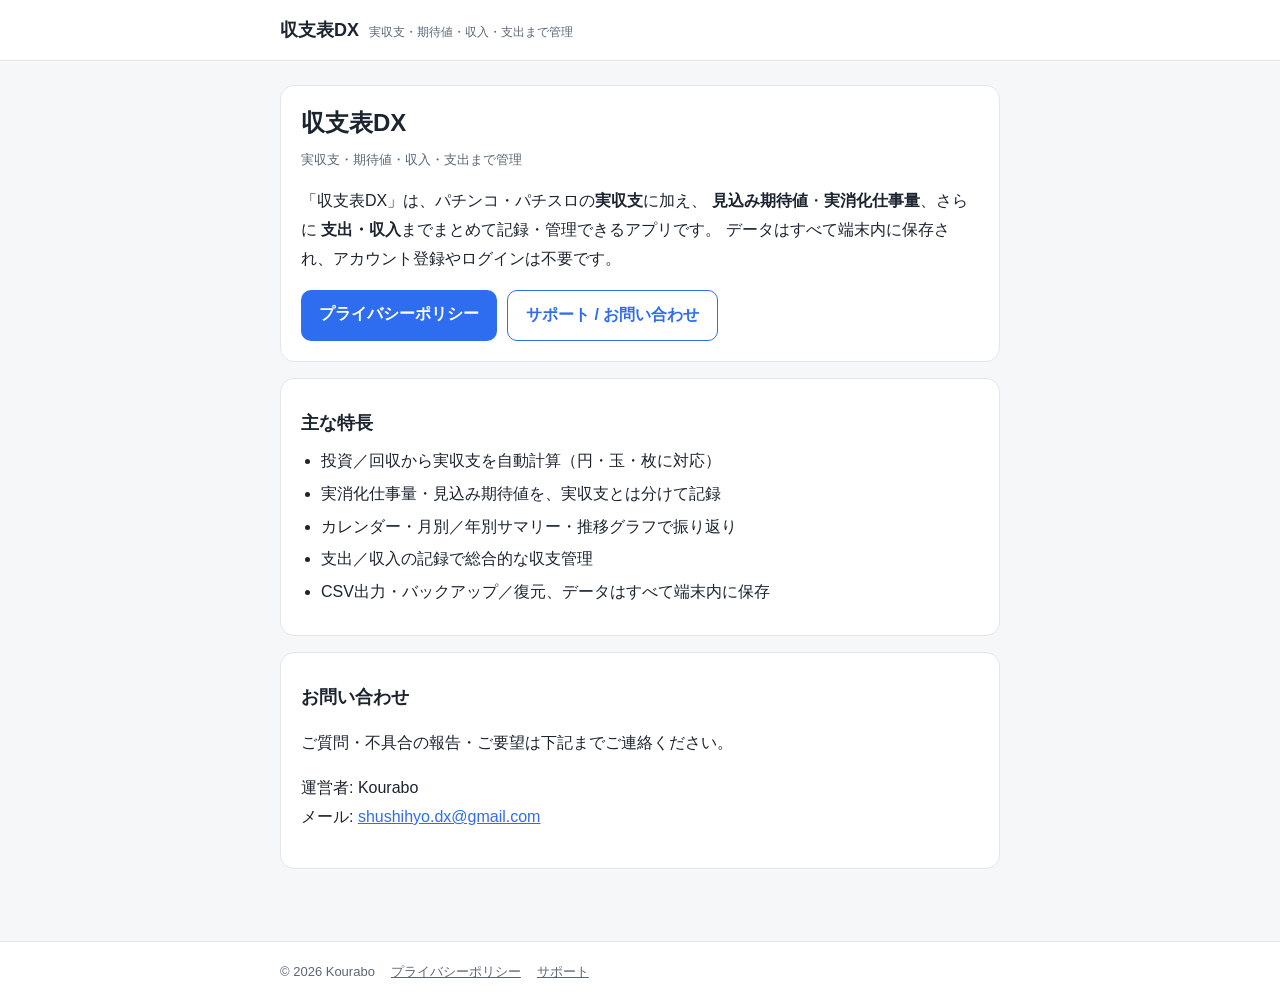
==== index.html @ 69d4ec99 "Add public site for privacy policy and support pages Static pages (index, privacy, support) for 収支表D" ====
<!DOCTYPE html>
<html lang="ja">
<head>
  <meta charset="UTF-8">
  <meta name="viewport" content="width=device-width, initial-scale=1">
  <title>収支表DX</title>
  <meta name="description" content="収支表DX — 実収支・期待値・収入・支出まで管理。パチンコ・パチスロの収支管理アプリの公式サイト（プライバシーポリシー／サポート）。">
  <link rel="stylesheet" href="style.css">
</head>
<body>
  <header class="site-header">
    <div class="inner">
      <a class="brand" href="index.html">収支表DX</a>
      <span class="tagline">実収支・期待値・収入・支出まで管理</span>
    </div>
  </header>

  <main>
    <div class="card">
      <h1>収支表DX</h1>
      <p class="meta">実収支・期待値・収入・支出まで管理</p>
      <p>
        「収支表DX」は、パチンコ・パチスロの<strong>実収支</strong>に加え、
        <strong>見込み期待値</strong>・<strong>実消化仕事量</strong>、さらに
        <strong>支出・収入</strong>までまとめて記録・管理できるアプリです。
        データはすべて端末内に保存され、アカウント登録やログインは不要です。
      </p>
      <div class="btnrow">
        <a class="btn" href="privacy.html">プライバシーポリシー</a>
        <a class="btn secondary" href="support.html">サポート / お問い合わせ</a>
      </div>
    </div>

    <div class="card">
      <h2>主な特長</h2>
      <ul>
        <li>投資／回収から実収支を自動計算（円・玉・枚に対応）</li>
        <li>実消化仕事量・見込み期待値を、実収支とは分けて記録</li>
        <li>カレンダー・月別／年別サマリー・推移グラフで振り返り</li>
        <li>支出／収入の記録で総合的な収支管理</li>
        <li>CSV出力・バックアップ／復元、データはすべて端末内に保存</li>
      </ul>
    </div>

    <div class="card">
      <h2>お問い合わせ</h2>
      <p>ご質問・不具合の報告・ご要望は下記までご連絡ください。</p>
      <p>運営者: Kourabo<br>
        メール: <a href="mailto:shushihyo.dx@gmail.com">shushihyo.dx@gmail.com</a></p>
    </div>
  </main>

  <footer class="site-footer">
    <div class="inner">
      <span>© 2026 Kourabo</span>
      <a href="privacy.html">プライバシーポリシー</a>
      <a href="support.html">サポート</a>
    </div>
  </footer>
</body>
</html>
---- style.css ----
:root {
  --bg: #f6f7f9;
  --surface: #ffffff;
  --text: #1c2430;
  --muted: #5b6675;
  --border: #e2e6ec;
  --accent: #2f6df0;
  --maxw: 760px;
}

* { box-sizing: border-box; }

html { -webkit-text-size-adjust: 100%; }

body {
  margin: 0;
  background: var(--bg);
  color: var(--text);
  font-family: -apple-system, BlinkMacSystemFont, "Hiragino Sans",
    "Hiragino Kaku Gothic ProN", "Noto Sans JP", "Yu Gothic", Meiryo,
    sans-serif;
  line-height: 1.8;
  font-size: 16px;
  word-break: break-word;
}

a { color: var(--accent); }

.site-header {
  background: var(--surface);
  border-bottom: 1px solid var(--border);
}
.site-header .inner {
  max-width: var(--maxw);
  margin: 0 auto;
  padding: 14px 20px;
  display: flex;
  align-items: baseline;
  gap: 10px;
  flex-wrap: wrap;
}
.site-header .brand {
  font-weight: 700;
  font-size: 18px;
  text-decoration: none;
  color: var(--text);
}
.site-header .tagline {
  font-size: 12px;
  color: var(--muted);
}

main {
  max-width: var(--maxw);
  margin: 0 auto;
  padding: 24px 20px 56px;
}

.card {
  background: var(--surface);
  border: 1px solid var(--border);
  border-radius: 14px;
  padding: 20px;
  margin-bottom: 16px;
}

h1 { font-size: 24px; line-height: 1.4; margin: 0 0 8px; }
h2 {
  font-size: 18px;
  margin: 28px 0 8px;
  padding-top: 8px;
}
h2:first-child { margin-top: 0; }

.meta { color: var(--muted); font-size: 13px; margin: 0 0 4px; }

ul { padding-left: 1.25em; margin: 8px 0; }
li { margin: 4px 0; }

.note { color: var(--muted); font-size: 14px; }

.btnrow { display: flex; flex-wrap: wrap; gap: 10px; margin-top: 8px; }
.btn {
  display: inline-block;
  background: var(--accent);
  color: #fff;
  text-decoration: none;
  padding: 10px 18px;
  border-radius: 10px;
  font-weight: 600;
}
.btn.secondary {
  background: transparent;
  color: var(--accent);
  border: 1px solid var(--accent);
}

.site-footer {
  border-top: 1px solid var(--border);
  background: var(--surface);
}
.site-footer .inner {
  max-width: var(--maxw);
  margin: 0 auto;
  padding: 18px 20px;
  font-size: 13px;
  color: var(--muted);
  display: flex;
  flex-wrap: wrap;
  gap: 6px 16px;
  align-items: center;
}
.site-footer a { color: var(--muted); }

@media (max-width: 480px) {
  body { font-size: 15px; }
  h1 { font-size: 21px; }
  .card { padding: 16px; }
}
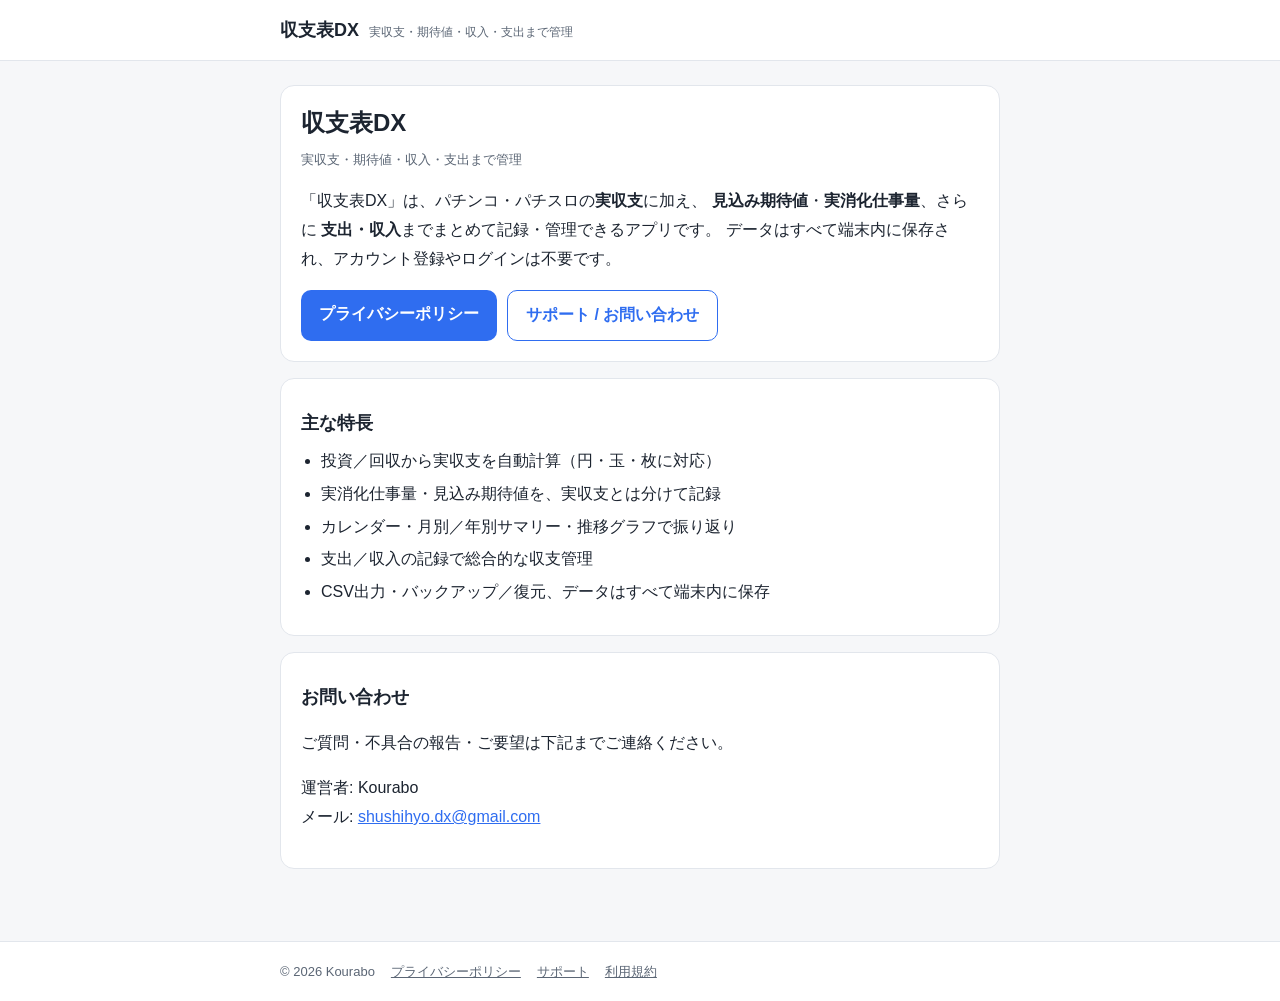
==== commit 0856b588: "利用規約ページ(terms.html)を追加し、各ページのフッターに利用規約リンクを追加 Co-Authored-By: Claude Opus 4.8 (1M context) <noreply@a" ====
--- a/index.html
+++ b/index.html
@@ -55,6 +55,7 @@
       <span>© 2026 Kourabo</span>
       <a href="privacy.html">プライバシーポリシー</a>
       <a href="support.html">サポート</a>
+      <a href="terms.html">利用規約</a>
     </div>
   </footer>
 </body>
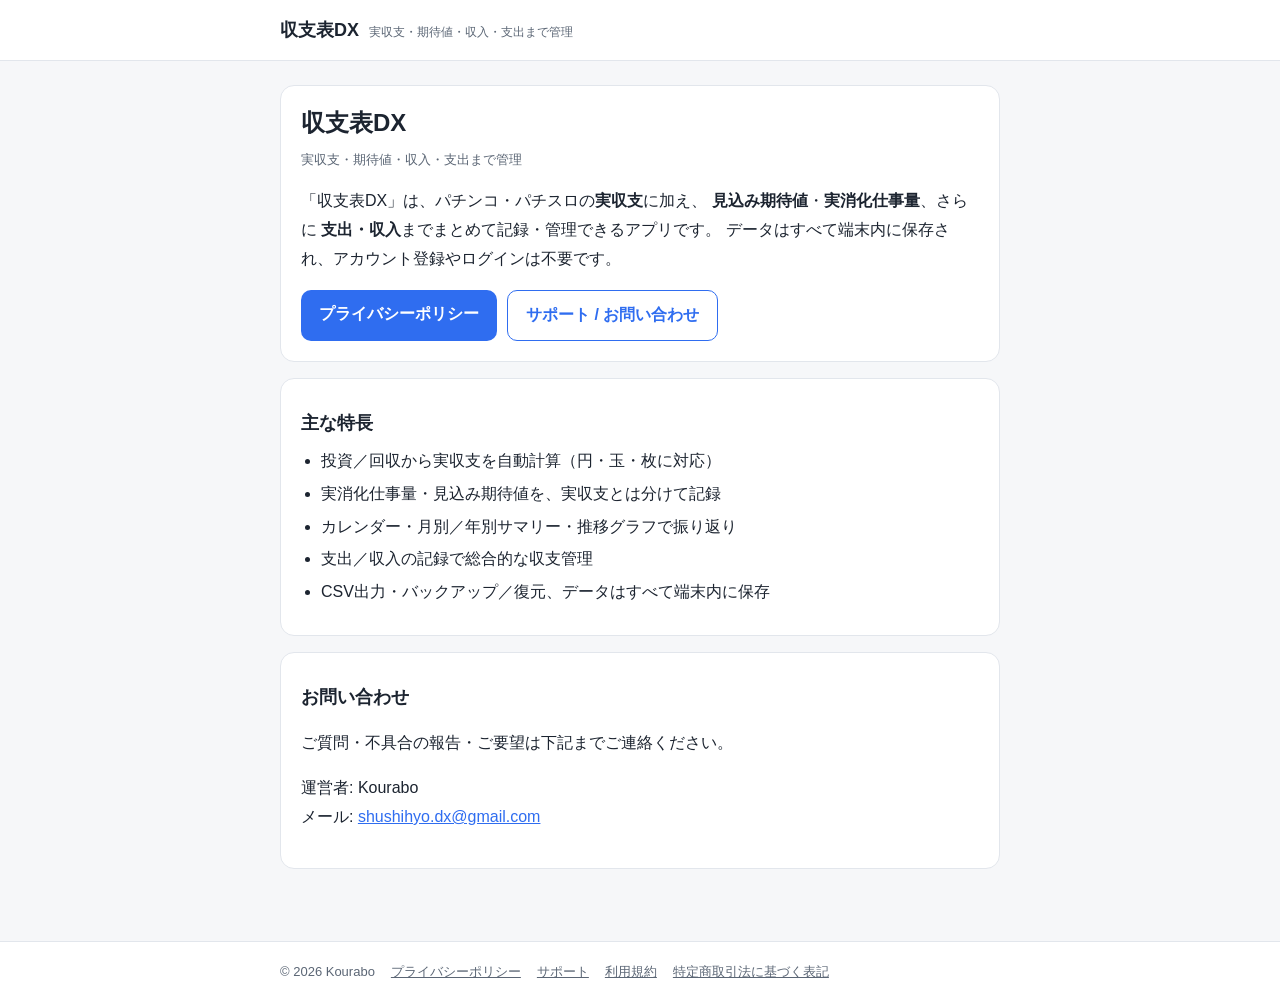
==== commit 4f4d3e7a: "サイト: サブスク価格を¥480に更新し特定商取引法に基づく表記ページを追加 Co-Authored-By: Claude Opus 4.8 (1M context) <noreply@anthrop" ====
--- a/index.html
+++ b/index.html
@@ -56,6 +56,7 @@
       <a href="privacy.html">プライバシーポリシー</a>
       <a href="support.html">サポート</a>
       <a href="terms.html">利用規約</a>
+      <a href="tokushoho.html">特定商取引法に基づく表記</a>
     </div>
   </footer>
 </body>
